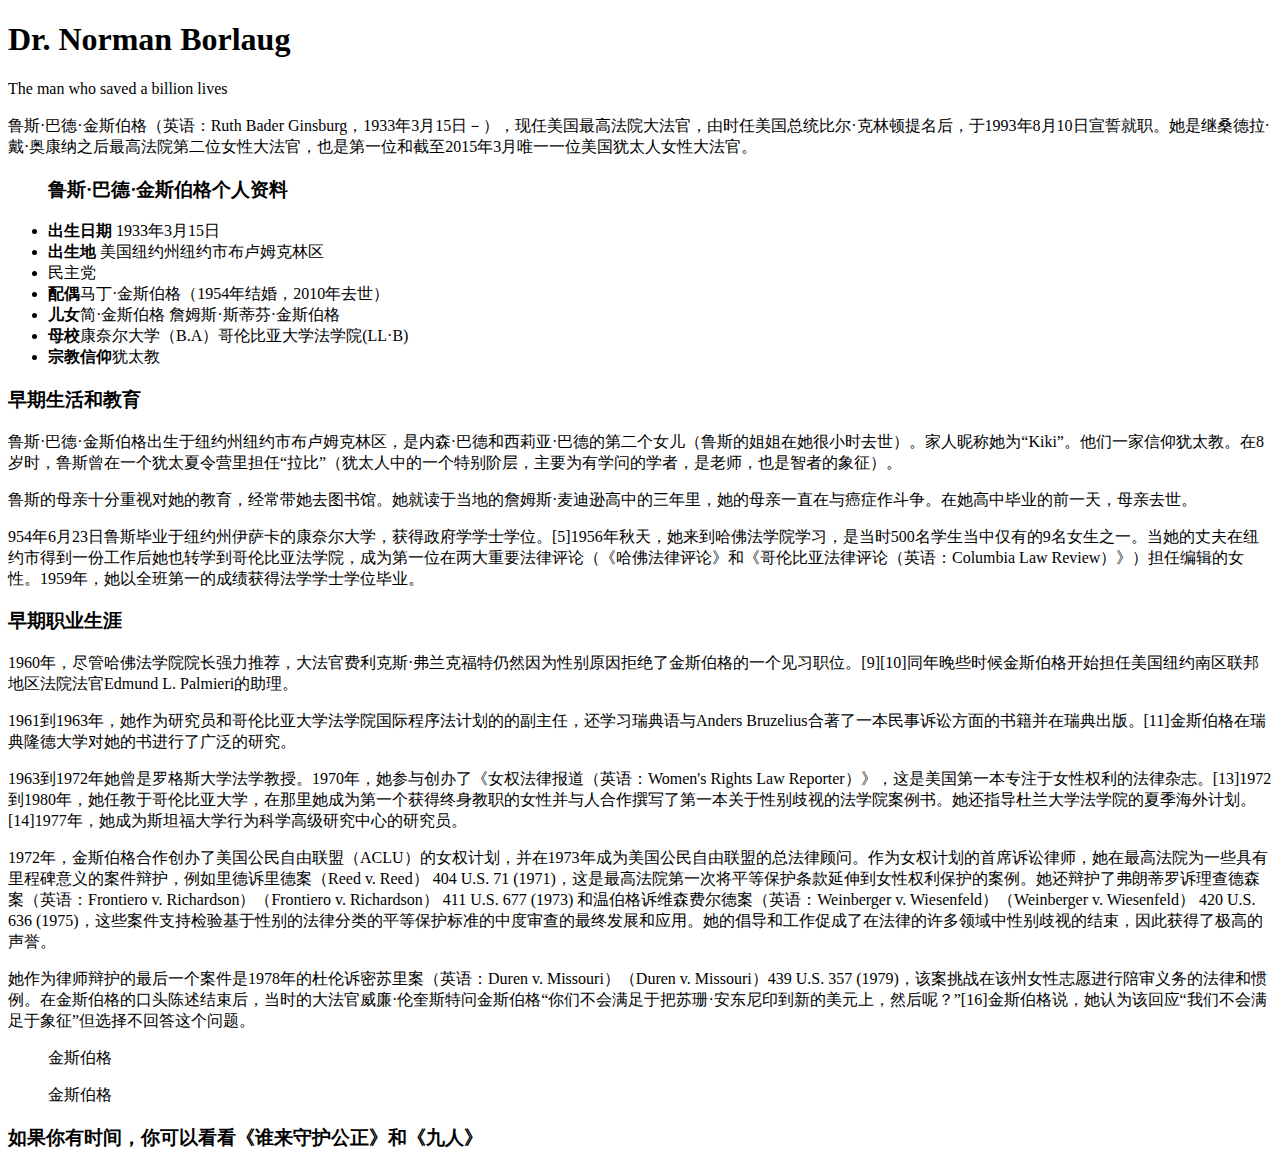
==== index.html @ e1ac9485 "Update index.html" ====
<!DOCTYPE html>
<html>
    <head>
        <meta charset="utf-8">
        <title>致敬鲁思·巴德·金斯伯格</title>
        <link rel="stylesheet" href="#" />
    </head>

    <body>
    <div id="main">
      <h1 id="title">Dr. Norman Borlaug</h1>
      <div>The man who saved a billion lives</div>
      <div id="img-div">
        <img id="image" src="#" alt "pic from flickr">
        <div id="img-caption">
          鲁斯·巴德·金斯伯格（英语：Ruth Bader Ginsburg，1933年3月15日－），现任美国最高法院大法官，由时任美国总统比尔·克林顿提名后，于1993年8月10日宣誓就职。她是继桑德拉·戴·奥康纳之后最高法院第二位女性大法官，也是第一位和截至2015年3月唯一一位美国犹太人女性大法官。
        </div>
      </div>
      <div id="tribute-info">
        <ul>
          <h3 id="headline">鲁斯·巴德·金斯伯格个人资料</h3>
          <li><strong>出生日期</strong> 1933年3月15日</li>
          <li><strong>出生地</strong> 美国纽约州纽约市布卢姆克林区</li>
          <li><strong政党</strong>民主党 </li>
          <li><strong>配偶</strong>马丁·金斯伯格（1954年结婚，2010年去世） </li>
          <li><strong>儿女</strong>简·金斯伯格  詹姆斯·斯蒂芬·金斯伯格</li>
          <li><strong>母校</strong>康奈尔大学（B.A）哥伦比亚大学法学院(LL·B)</li>
          <li><strong>宗教信仰</strong>犹太教</li>
        </ul>
          
        <div class="#">
          
          <h3 id="#">早期生活和教育</h3>
           <p>鲁斯·巴德·金斯伯格出生于纽约州纽约市布卢姆克林区，是内森·巴德和西莉亚·巴德的第二个女儿（鲁斯的姐姐在她很小时去世）。家人昵称她为“Kiki”。他们一家信仰犹太教。在8岁时，鲁斯曾在一个犹太夏令营里担任“拉比”（犹太人中的一个特别阶层，主要为有学问的学者，是老师，也是智者的象征）。
</p>
           <p>鲁斯的母亲十分重视对她的教育，经常带她去图书馆。她就读于当地的詹姆斯·麦迪逊高中的三年里，她的母亲一直在与癌症作斗争。在她高中毕业的前一天，母亲去世。</p>
           <p>954年6月23日鲁斯毕业于纽约州伊萨卡的康奈尔大学，获得政府学学士学位。[5]1956年秋天，她来到哈佛法学院学习，是当时500名学生当中仅有的9名女生之一。当她的丈夫在纽约市得到一份工作后她也转学到哥伦比亚法学院，成为第一位在两大重要法律评论（《哈佛法律评论》和《哥伦比亚法律评论（英语：Columbia Law Review）》）担任编辑的女性。1959年，她以全班第一的成绩获得法学学士学位毕业。</p>
          
          <h3 id="#">早期职业生涯</h3>
           <p>1960年，尽管哈佛法学院院长强力推荐，大法官费利克斯·弗兰克福特仍然因为性别原因拒绝了金斯伯格的一个见习职位。[9][10]同年晚些时候金斯伯格开始担任美国纽约南区联邦地区法院法官Edmund L. Palmieri的助理。
</p>
           <p>1961到1963年，她作为研究员和哥伦比亚大学法学院国际程序法计划的的副主任，还学习瑞典语与Anders Bruzelius合著了一本民事诉讼方面的书籍并在瑞典出版。[11]金斯伯格在瑞典隆德大学对她的书进行了广泛的研究。</p>
           <p>1963到1972年她曾是罗格斯大学法学教授。1970年，她参与创办了《女权法律报道（英语：Women's Rights Law Reporter）》，这是美国第一本专注于女性权利的法律杂志。[13]1972到1980年，她任教于哥伦比亚大学，在那里她成为第一个获得终身教职的女性并与人合作撰写了第一本关于性别歧视的法学院案例书。她还指导杜兰大学法学院的夏季海外计划。[14]1977年，她成为斯坦福大学行为科学高级研究中心的研究员。</p>
           <p>1972年，金斯伯格合作创办了美国公民自由联盟（ACLU）的女权计划，并在1973年成为美国公民自由联盟的总法律顾问。作为女权计划的首席诉讼律师，她在最高法院为一些具有里程碑意义的案件辩护，例如里德诉里德案（Reed v. Reed） 404 U.S. 71 (1971)，这是最高法院第一次将平等保护条款延伸到女性权利保护的案例。她还辩护了弗朗蒂罗诉理查德森案（英语：Frontiero v. Richardson）（Frontiero v. Richardson） 411 U.S. 677 (1973) 和温伯格诉维森费尔德案（英语：Weinberger v. Wiesenfeld）（Weinberger v. Wiesenfeld） 420 U.S. 636 (1975)，这些案件支持检验基于性别的法律分类的平等保护标准的中度审查的最终发展和应用。她的倡导和工作促成了在法律的许多领域中性别歧视的结束，因此获得了极高的声誉。</p>
           <p>她作为律师辩护的最后一个案件是1978年的杜伦诉密苏里案（英语：Duren v. Missouri）（Duren v. Missouri）439 U.S. 357 (1979)，该案挑战在该州女性志愿进行陪审义务的法律和惯例。在金斯伯格的口头陈述结束后，当时的大法官威廉·伦奎斯特问金斯伯格“你们不会满足于把苏珊·安东尼印到新的美元上，然后呢？”[16]金斯伯格说，她认为该回应“我们不会满足于象征”但选择不回答这个问题。</p>
          
        
          
         </div>
            
        <blockquote>
          <p>金斯伯格</p>
          <div>金斯伯格</div>
        </blockquote>
        <h3>如果你有时间，你可以看看《谁来守护公正》和《九人》</h3>
      </div>
    </div>



    </body>
</html>
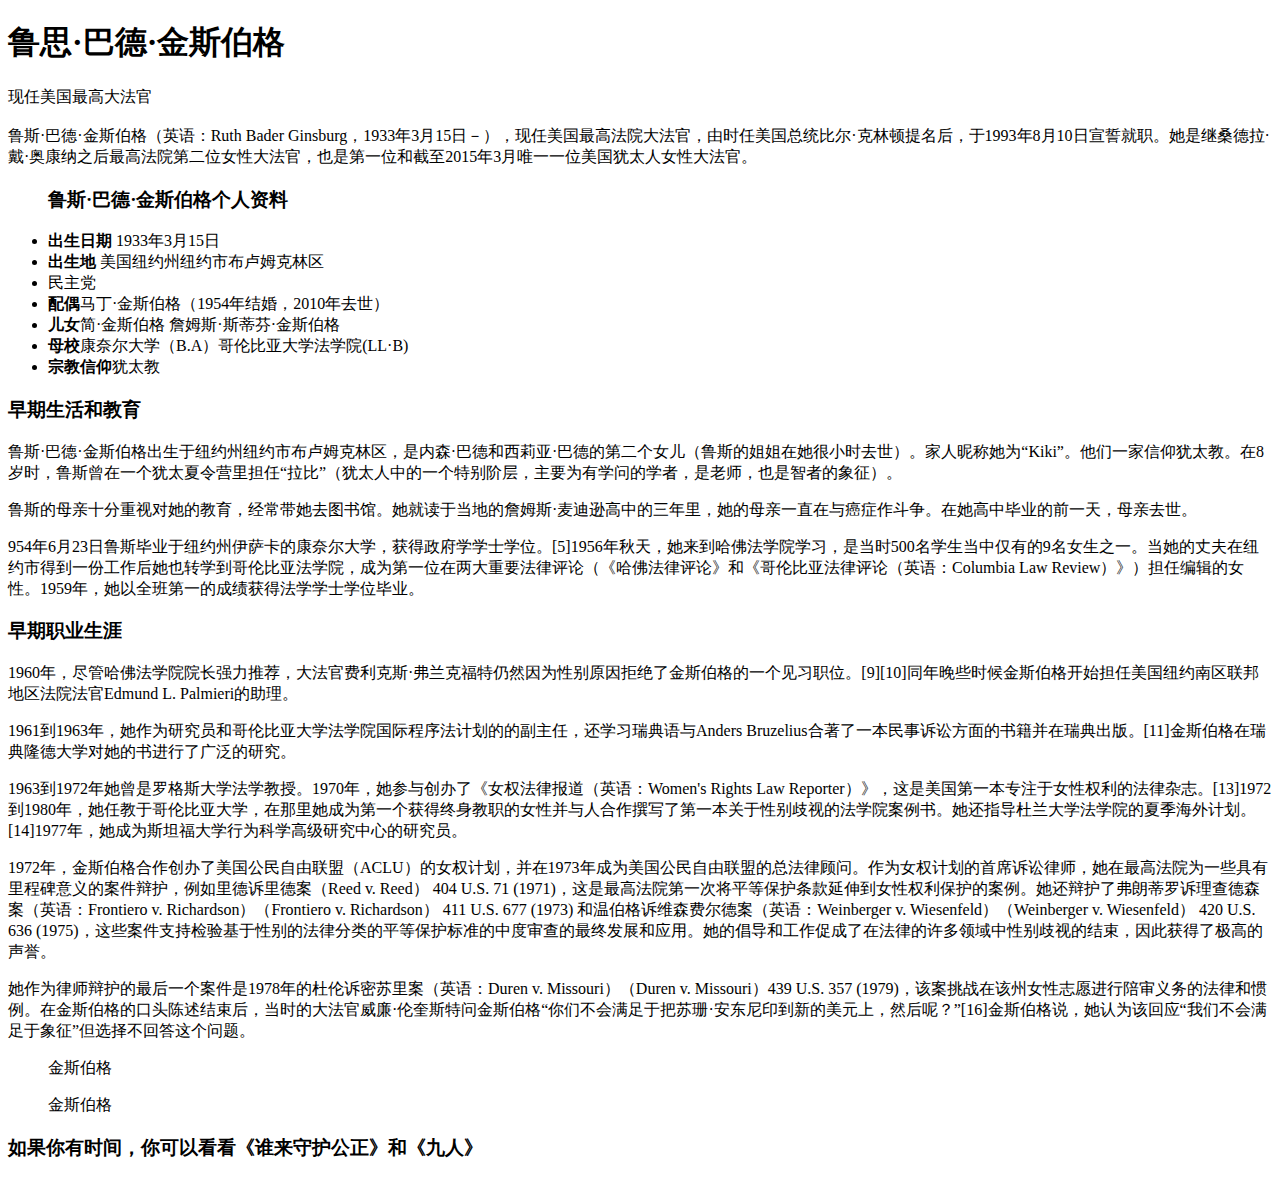
==== commit 86757310: "Update index.html" ====
--- a/index.html
+++ b/index.html
@@ -8,8 +8,8 @@
 
     <body>
     <div id="main">
-      <h1 id="title">Dr. Norman Borlaug</h1>
-      <div>The man who saved a billion lives</div>
+      <h1 id="title">鲁思·巴德·金斯伯格</h1>
+      <div>现任美国最高大法官</div>
       <div id="img-div">
         <img id="image" src="#" alt "pic from flickr">
         <div id="img-caption">
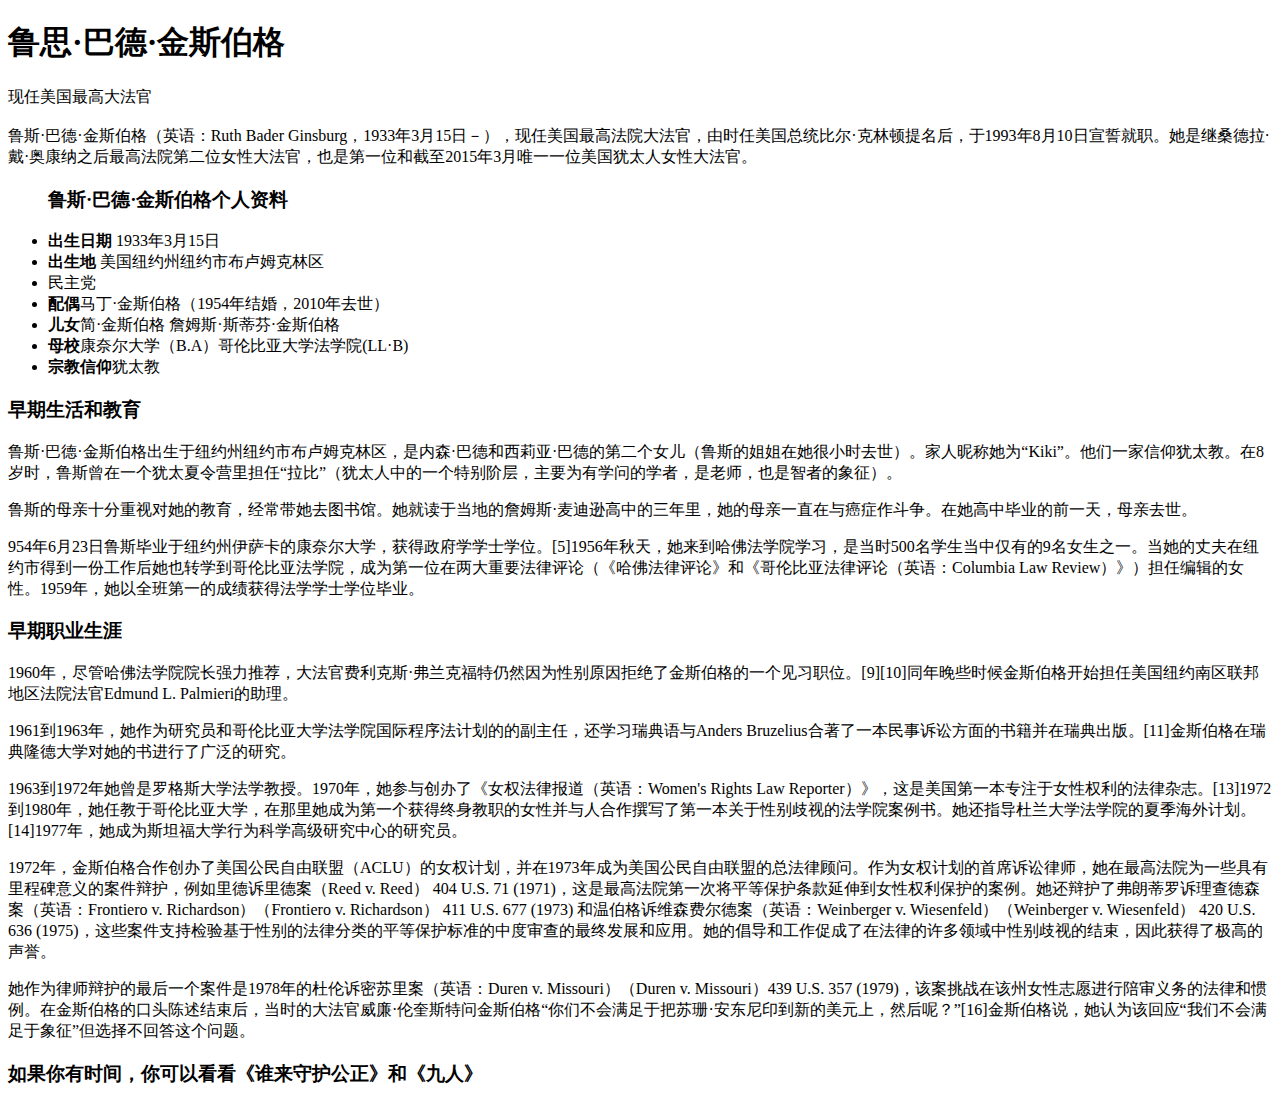
==== commit 44bdbaa4: "Update index.html" ====
--- a/index.html
+++ b/index.html
@@ -3,7 +3,7 @@
     <head>
         <meta charset="utf-8">
         <title>致敬鲁思·巴德·金斯伯格</title>
-        <link rel="stylesheet" href="#" />
+        <link rel="stylesheet" href="style.css" />
     </head>
 
     <body>
@@ -11,7 +11,7 @@
       <h1 id="title">鲁思·巴德·金斯伯格</h1>
       <div>现任美国最高大法官</div>
       <div id="img-div">
-        <img id="image" src="#" alt "pic from flickr">
+        <img id="image" href="ruth.jpg" alt "pic from flickr">
         <div id="img-caption">
           鲁斯·巴德·金斯伯格（英语：Ruth Bader Ginsburg，1933年3月15日－），现任美国最高法院大法官，由时任美国总统比尔·克林顿提名后，于1993年8月10日宣誓就职。她是继桑德拉·戴·奥康纳之后最高法院第二位女性大法官，也是第一位和截至2015年3月唯一一位美国犹太人女性大法官。
         </div>
@@ -28,8 +28,8 @@
           <li><strong>宗教信仰</strong>犹太教</li>
         </ul>
           
-        <div class="#">
-          
+        
+        <div id="tribute-info">  
           <h3 id="#">早期生活和教育</h3>
            <p>鲁斯·巴德·金斯伯格出生于纽约州纽约市布卢姆克林区，是内森·巴德和西莉亚·巴德的第二个女儿（鲁斯的姐姐在她很小时去世）。家人昵称她为“Kiki”。他们一家信仰犹太教。在8岁时，鲁斯曾在一个犹太夏令营里担任“拉比”（犹太人中的一个特别阶层，主要为有学问的学者，是老师，也是智者的象征）。
 </p>
@@ -43,15 +43,7 @@
            <p>1963到1972年她曾是罗格斯大学法学教授。1970年，她参与创办了《女权法律报道（英语：Women's Rights Law Reporter）》，这是美国第一本专注于女性权利的法律杂志。[13]1972到1980年，她任教于哥伦比亚大学，在那里她成为第一个获得终身教职的女性并与人合作撰写了第一本关于性别歧视的法学院案例书。她还指导杜兰大学法学院的夏季海外计划。[14]1977年，她成为斯坦福大学行为科学高级研究中心的研究员。</p>
            <p>1972年，金斯伯格合作创办了美国公民自由联盟（ACLU）的女权计划，并在1973年成为美国公民自由联盟的总法律顾问。作为女权计划的首席诉讼律师，她在最高法院为一些具有里程碑意义的案件辩护，例如里德诉里德案（Reed v. Reed） 404 U.S. 71 (1971)，这是最高法院第一次将平等保护条款延伸到女性权利保护的案例。她还辩护了弗朗蒂罗诉理查德森案（英语：Frontiero v. Richardson）（Frontiero v. Richardson） 411 U.S. 677 (1973) 和温伯格诉维森费尔德案（英语：Weinberger v. Wiesenfeld）（Weinberger v. Wiesenfeld） 420 U.S. 636 (1975)，这些案件支持检验基于性别的法律分类的平等保护标准的中度审查的最终发展和应用。她的倡导和工作促成了在法律的许多领域中性别歧视的结束，因此获得了极高的声誉。</p>
            <p>她作为律师辩护的最后一个案件是1978年的杜伦诉密苏里案（英语：Duren v. Missouri）（Duren v. Missouri）439 U.S. 357 (1979)，该案挑战在该州女性志愿进行陪审义务的法律和惯例。在金斯伯格的口头陈述结束后，当时的大法官威廉·伦奎斯特问金斯伯格“你们不会满足于把苏珊·安东尼印到新的美元上，然后呢？”[16]金斯伯格说，她认为该回应“我们不会满足于象征”但选择不回答这个问题。</p>
-          
-        
-          
-         </div>
             
-        <blockquote>
-          <p>金斯伯格</p>
-          <div>金斯伯格</div>
-        </blockquote>
         <h3>如果你有时间，你可以看看《谁来守护公正》和《九人》</h3>
       </div>
     </div>
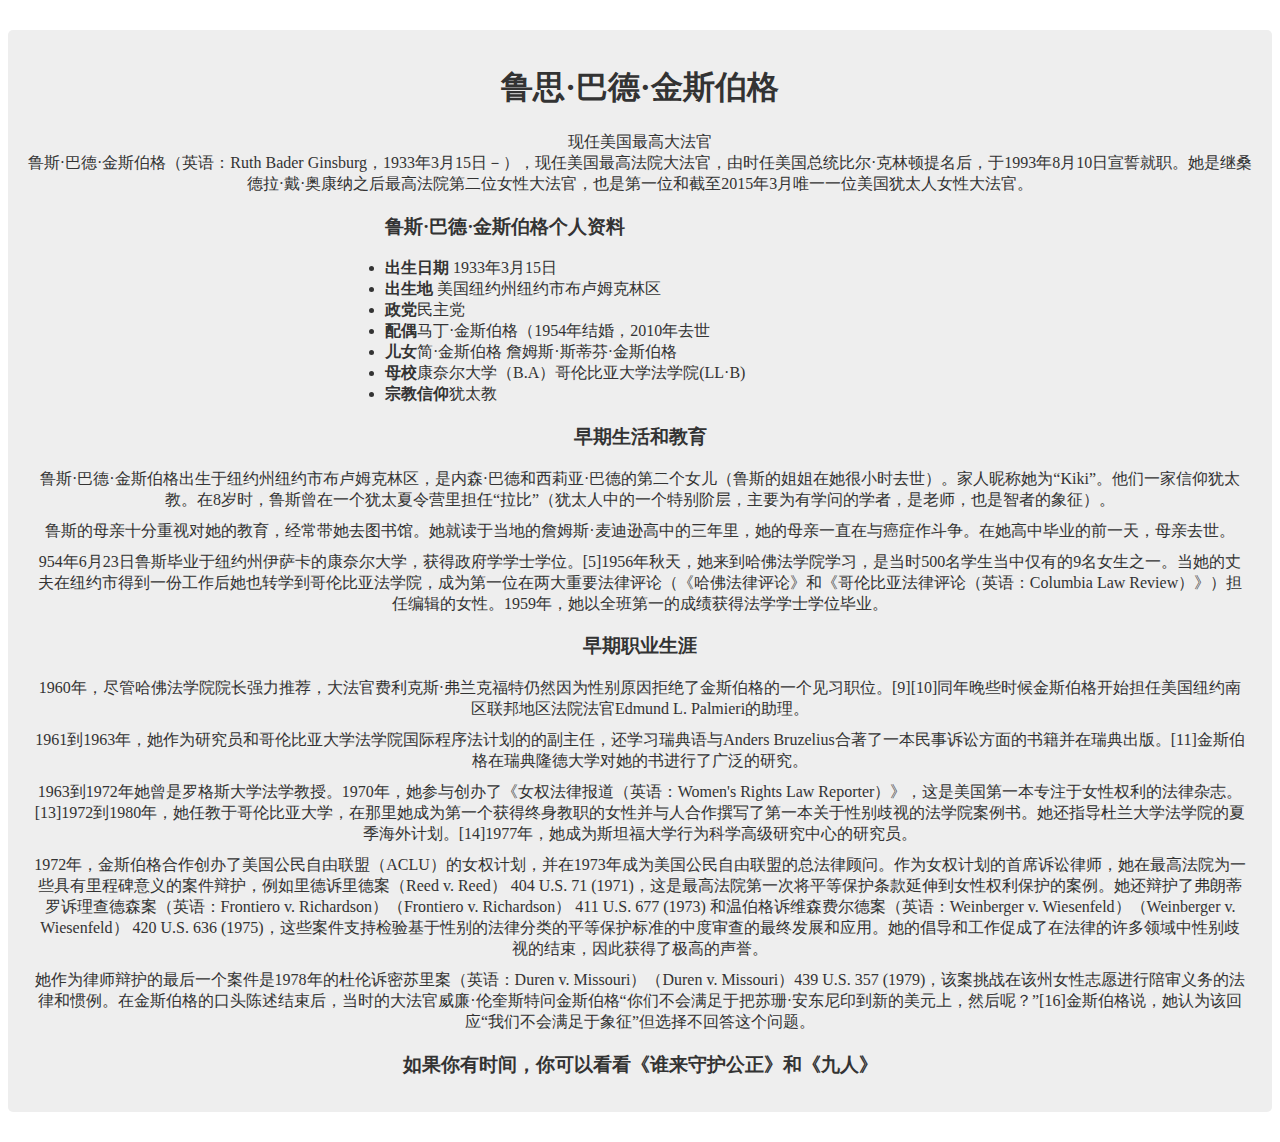
==== commit 8e888d25: "Update index.html" ====
--- a/index.html
+++ b/index.html
@@ -10,33 +10,36 @@
     <div id="main">
       <h1 id="title">鲁思·巴德·金斯伯格</h1>
       <div>现任美国最高大法官</div>
-      <div id="img-div">
-        <img id="image" href="ruth.jpg" alt "pic from flickr">
-        <div id="img-caption">
+
+      <div id="img-words">
+        <img id="img" href="ruth.jpg" >
+        <div id="words">
           鲁斯·巴德·金斯伯格（英语：Ruth Bader Ginsburg，1933年3月15日－），现任美国最高法院大法官，由时任美国总统比尔·克林顿提名后，于1993年8月10日宣誓就职。她是继桑德拉·戴·奥康纳之后最高法院第二位女性大法官，也是第一位和截至2015年3月唯一一位美国犹太人女性大法官。
         </div>
       </div>
-      <div id="tribute-info">
+      
+      <div id="ziliao-jieshao">
         <ul>
-          <h3 id="headline">鲁斯·巴德·金斯伯格个人资料</h3>
+          <h3 id="ziliao">鲁斯·巴德·金斯伯格个人资料</h3>
           <li><strong>出生日期</strong> 1933年3月15日</li>
           <li><strong>出生地</strong> 美国纽约州纽约市布卢姆克林区</li>
-          <li><strong政党</strong>民主党 </li>
-          <li><strong>配偶</strong>马丁·金斯伯格（1954年结婚，2010年去世） </li>
+          <li><strong>政党</strong>民主党</li>
+          <li><strong>配偶</strong>马丁·金斯伯格（1954年结婚，2010年去世</li>
           <li><strong>儿女</strong>简·金斯伯格  詹姆斯·斯蒂芬·金斯伯格</li>
           <li><strong>母校</strong>康奈尔大学（B.A）哥伦比亚大学法学院(LL·B)</li>
           <li><strong>宗教信仰</strong>犹太教</li>
         </ul>
-          
+      </div>  
         
-        <div id="tribute-info">  
-          <h3 id="#">早期生活和教育</h3>
+        <div id="jieshao">  
+
+          <h3 id="education">早期生活和教育</h3>
            <p>鲁斯·巴德·金斯伯格出生于纽约州纽约市布卢姆克林区，是内森·巴德和西莉亚·巴德的第二个女儿（鲁斯的姐姐在她很小时去世）。家人昵称她为“Kiki”。他们一家信仰犹太教。在8岁时，鲁斯曾在一个犹太夏令营里担任“拉比”（犹太人中的一个特别阶层，主要为有学问的学者，是老师，也是智者的象征）。
 </p>
            <p>鲁斯的母亲十分重视对她的教育，经常带她去图书馆。她就读于当地的詹姆斯·麦迪逊高中的三年里，她的母亲一直在与癌症作斗争。在她高中毕业的前一天，母亲去世。</p>
            <p>954年6月23日鲁斯毕业于纽约州伊萨卡的康奈尔大学，获得政府学学士学位。[5]1956年秋天，她来到哈佛法学院学习，是当时500名学生当中仅有的9名女生之一。当她的丈夫在纽约市得到一份工作后她也转学到哥伦比亚法学院，成为第一位在两大重要法律评论（《哈佛法律评论》和《哥伦比亚法律评论（英语：Columbia Law Review）》）担任编辑的女性。1959年，她以全班第一的成绩获得法学学士学位毕业。</p>
           
-          <h3 id="#">早期职业生涯</h3>
+          <h3 id="career">早期职业生涯</h3>
            <p>1960年，尽管哈佛法学院院长强力推荐，大法官费利克斯·弗兰克福特仍然因为性别原因拒绝了金斯伯格的一个见习职位。[9][10]同年晚些时候金斯伯格开始担任美国纽约南区联邦地区法院法官Edmund L. Palmieri的助理。
 </p>
            <p>1961到1963年，她作为研究员和哥伦比亚大学法学院国际程序法计划的的副主任，还学习瑞典语与Anders Bruzelius合著了一本民事诉讼方面的书籍并在瑞典出版。[11]金斯伯格在瑞典隆德大学对她的书进行了广泛的研究。</p>
@@ -44,12 +47,12 @@
            <p>1972年，金斯伯格合作创办了美国公民自由联盟（ACLU）的女权计划，并在1973年成为美国公民自由联盟的总法律顾问。作为女权计划的首席诉讼律师，她在最高法院为一些具有里程碑意义的案件辩护，例如里德诉里德案（Reed v. Reed） 404 U.S. 71 (1971)，这是最高法院第一次将平等保护条款延伸到女性权利保护的案例。她还辩护了弗朗蒂罗诉理查德森案（英语：Frontiero v. Richardson）（Frontiero v. Richardson） 411 U.S. 677 (1973) 和温伯格诉维森费尔德案（英语：Weinberger v. Wiesenfeld）（Weinberger v. Wiesenfeld） 420 U.S. 636 (1975)，这些案件支持检验基于性别的法律分类的平等保护标准的中度审查的最终发展和应用。她的倡导和工作促成了在法律的许多领域中性别歧视的结束，因此获得了极高的声誉。</p>
            <p>她作为律师辩护的最后一个案件是1978年的杜伦诉密苏里案（英语：Duren v. Missouri）（Duren v. Missouri）439 U.S. 357 (1979)，该案挑战在该州女性志愿进行陪审义务的法律和惯例。在金斯伯格的口头陈述结束后，当时的大法官威廉·伦奎斯特问金斯伯格“你们不会满足于把苏珊·安东尼印到新的美元上，然后呢？”[16]金斯伯格说，她认为该回应“我们不会满足于象征”但选择不回答这个问题。</p>
             
-        <h3>如果你有时间，你可以看看《谁来守护公正》和《九人》</h3>
-      </div>
+          <h3>如果你有时间，你可以看看《谁来守护公正》和《九人》</h3>
+        
+        </div>
     </div>
-
-
 
     </body>
 </html>
 
+
--- a/style.css
+++ b/style.css
@@ -0,0 +1,41 @@
+html,body{
+  text-align:center;
+  min-width:260px;
+  color:#333;
+}
+#main{
+  margin:30px auto;
+  padding:15px;
+  border:0px solid;
+  border-radius:5px;
+  background:#eee;
+}
+img{
+  max-width: 100%;
+  display: block;
+  height: auto;
+  margin: auto;
+}
+#img-div{
+  margin:-5px;
+  margin-top:20px;
+  width:100%;
+  border:5px solid white;
+  background:white;
+}
+#img-caption{
+  margin:15px;
+}
+#headline{
+  margin-top:50px;
+  text-align:left;
+}
+ul{
+  max-width:550px;
+  margin:0 auto;
+  text-align:left;
+}
+p{
+  margin: 10px;
+}
+
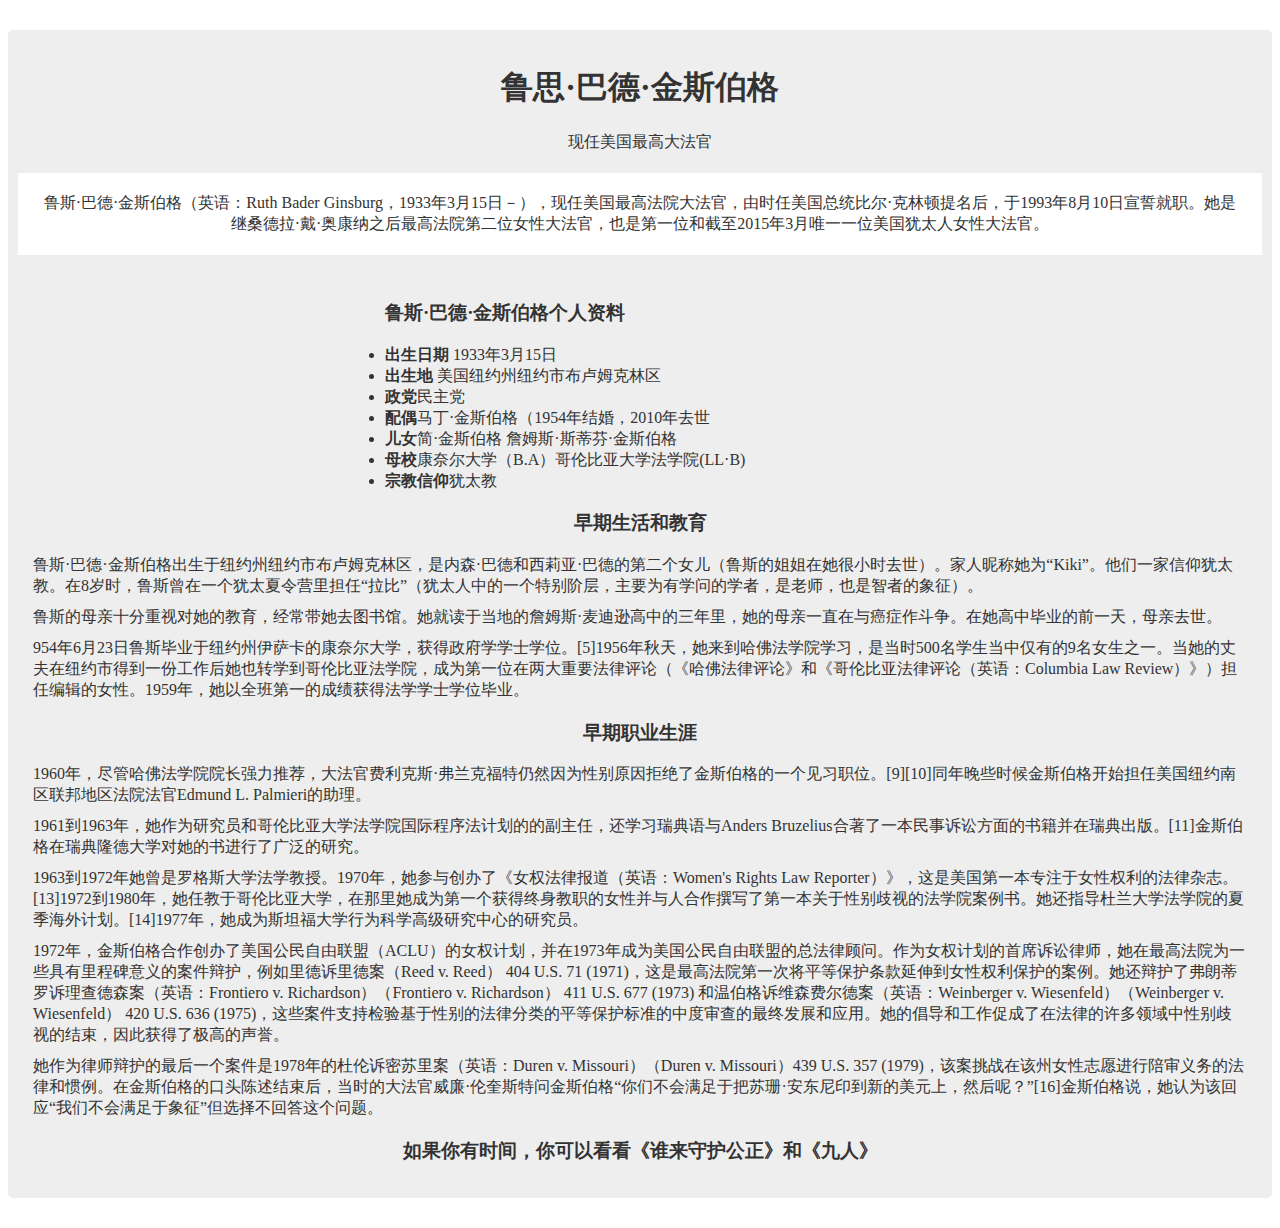
==== commit 121fc126: "Update index.html" ====
--- a/index.html
+++ b/index.html
@@ -12,7 +12,7 @@
       <div>现任美国最高大法官</div>
 
       <div id="img-words">
-        <img id="img" href="ruth.jpg" >
+        <img id="img" href="https://github.com/Yixuaner/Ruth/blob/master/ruth.jpg?raw=true" >
         <div id="words">
           鲁斯·巴德·金斯伯格（英语：Ruth Bader Ginsburg，1933年3月15日－），现任美国最高法院大法官，由时任美国总统比尔·克林顿提名后，于1993年8月10日宣誓就职。她是继桑德拉·戴·奥康纳之后最高法院第二位女性大法官，也是第一位和截至2015年3月唯一一位美国犹太人女性大法官。
         </div>
--- a/style.css
+++ b/style.css
@@ -16,17 +16,17 @@
   height: auto;
   margin: auto;
 }
-#img-div{
+#img-words{
   margin:-5px;
   margin-top:20px;
   width:100%;
   border:5px solid white;
   background:white;
 }
-#img-caption{
+#words{
   margin:15px;
 }
-#headline{
+#ziliao-jieshao{
   margin-top:50px;
   text-align:left;
 }
@@ -37,5 +37,5 @@
 }
 p{
   margin: 10px;
+  text-align: left;
 }
-
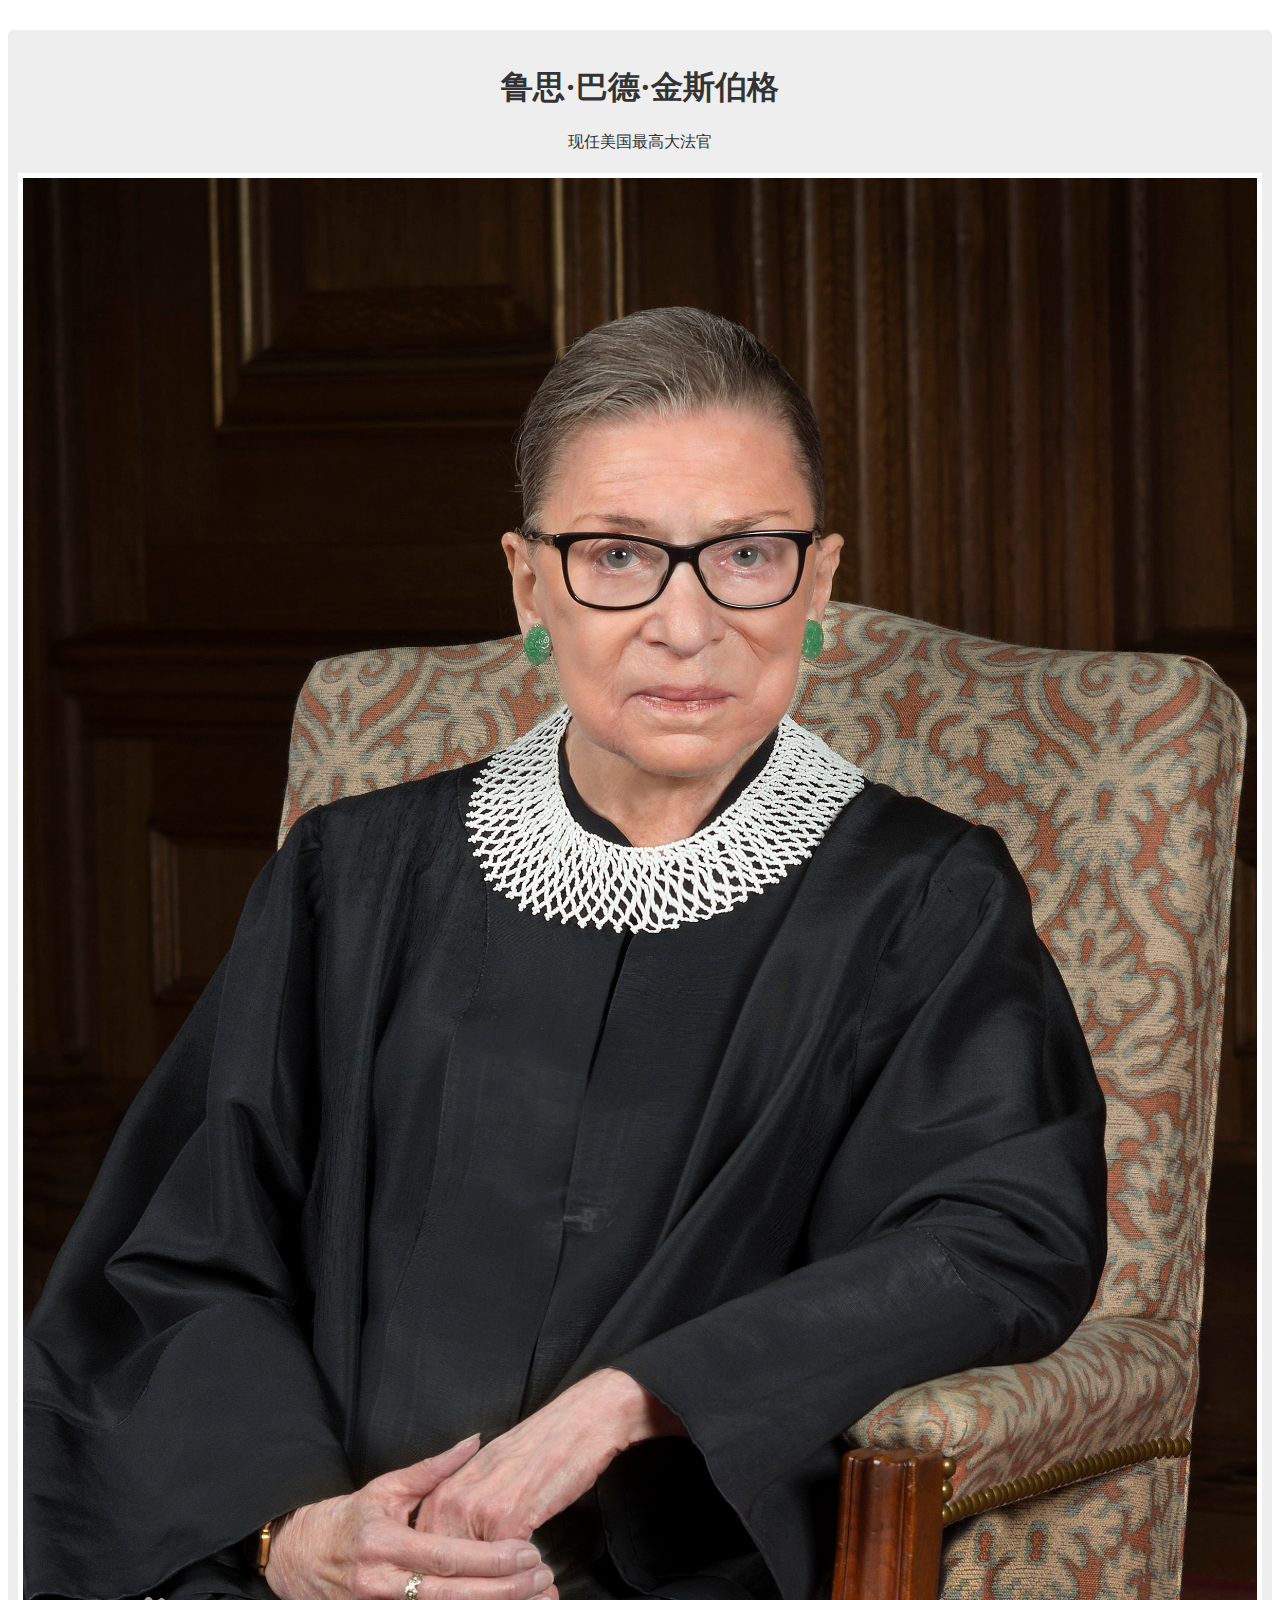
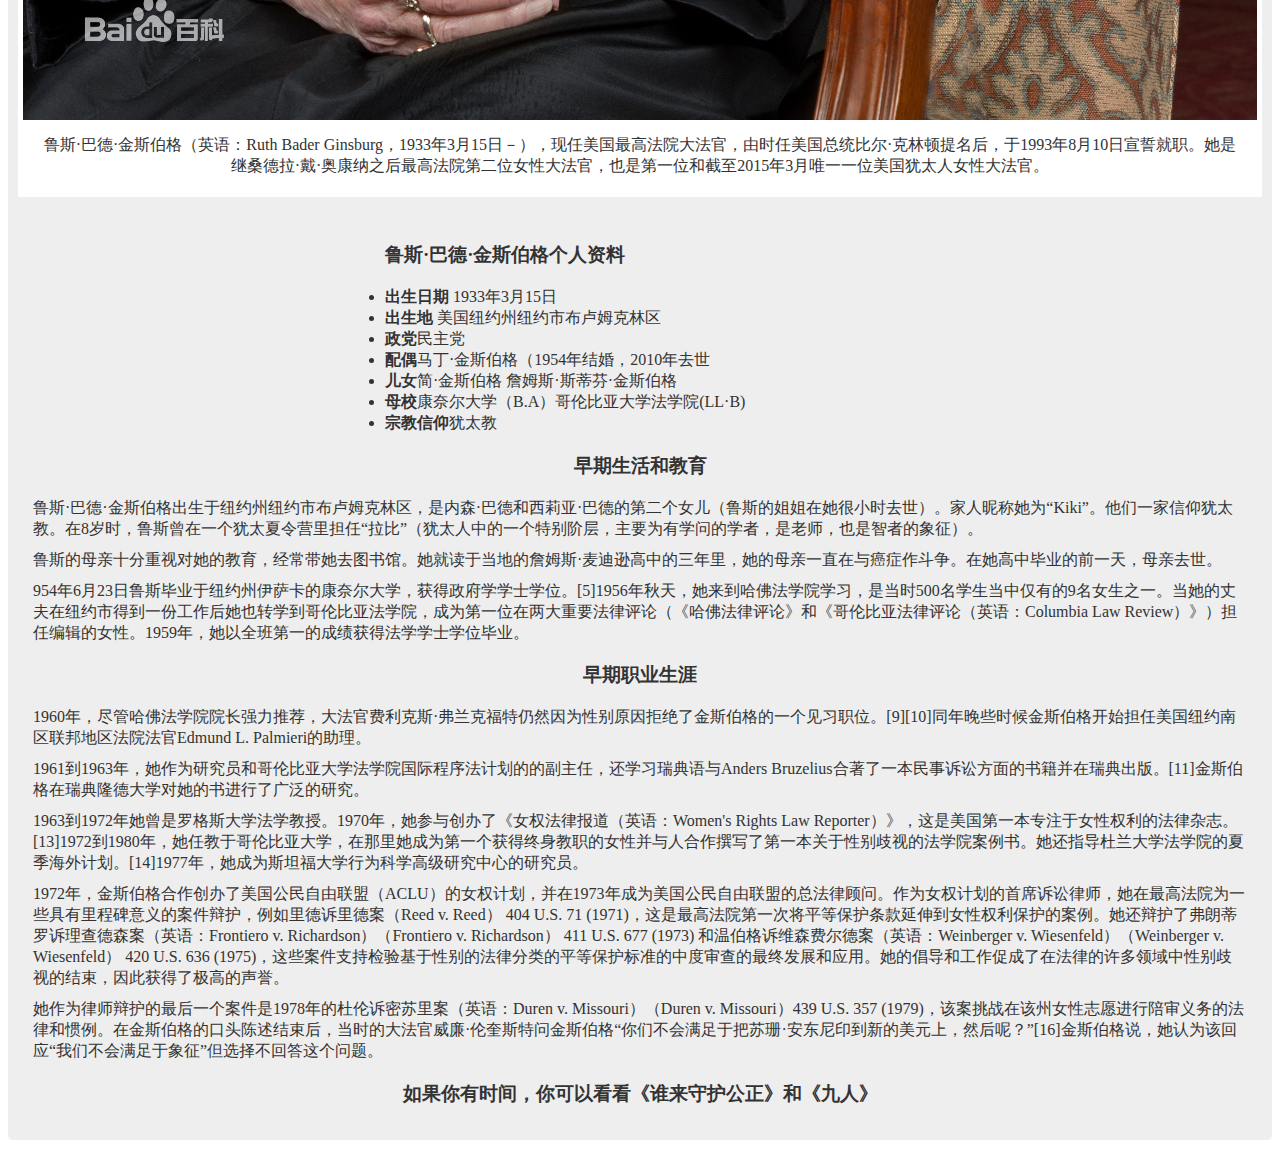
==== commit 3dc28ac6: "src" ====
--- a/index.html
+++ b/index.html
@@ -3,7 +3,7 @@
     <head>
         <meta charset="utf-8">
         <title>致敬鲁思·巴德·金斯伯格</title>
-        <link rel="stylesheet" href="style.css" />
+        <link rel="stylesheet" href="style.css"/>
     </head>
 
     <body>
@@ -12,12 +12,12 @@
       <div>现任美国最高大法官</div>
 
       <div id="img-words">
-        <img id="img" href="https://github.com/Yixuaner/Ruth/blob/master/ruth.jpg?raw=true" >
+        <img id="img" src="ruth.jpg" >
         <div id="words">
           鲁斯·巴德·金斯伯格（英语：Ruth Bader Ginsburg，1933年3月15日－），现任美国最高法院大法官，由时任美国总统比尔·克林顿提名后，于1993年8月10日宣誓就职。她是继桑德拉·戴·奥康纳之后最高法院第二位女性大法官，也是第一位和截至2015年3月唯一一位美国犹太人女性大法官。
         </div>
       </div>
-      
+
       <div id="ziliao-jieshao">
         <ul>
           <h3 id="ziliao">鲁斯·巴德·金斯伯格个人资料</h3>
@@ -29,16 +29,16 @@
           <li><strong>母校</strong>康奈尔大学（B.A）哥伦比亚大学法学院(LL·B)</li>
           <li><strong>宗教信仰</strong>犹太教</li>
         </ul>
-      </div>  
-        
-        <div id="jieshao">  
+      </div>
+
+        <div id="jieshao">
 
           <h3 id="education">早期生活和教育</h3>
            <p>鲁斯·巴德·金斯伯格出生于纽约州纽约市布卢姆克林区，是内森·巴德和西莉亚·巴德的第二个女儿（鲁斯的姐姐在她很小时去世）。家人昵称她为“Kiki”。他们一家信仰犹太教。在8岁时，鲁斯曾在一个犹太夏令营里担任“拉比”（犹太人中的一个特别阶层，主要为有学问的学者，是老师，也是智者的象征）。
 </p>
            <p>鲁斯的母亲十分重视对她的教育，经常带她去图书馆。她就读于当地的詹姆斯·麦迪逊高中的三年里，她的母亲一直在与癌症作斗争。在她高中毕业的前一天，母亲去世。</p>
            <p>954年6月23日鲁斯毕业于纽约州伊萨卡的康奈尔大学，获得政府学学士学位。[5]1956年秋天，她来到哈佛法学院学习，是当时500名学生当中仅有的9名女生之一。当她的丈夫在纽约市得到一份工作后她也转学到哥伦比亚法学院，成为第一位在两大重要法律评论（《哈佛法律评论》和《哥伦比亚法律评论（英语：Columbia Law Review）》）担任编辑的女性。1959年，她以全班第一的成绩获得法学学士学位毕业。</p>
-          
+
           <h3 id="career">早期职业生涯</h3>
            <p>1960年，尽管哈佛法学院院长强力推荐，大法官费利克斯·弗兰克福特仍然因为性别原因拒绝了金斯伯格的一个见习职位。[9][10]同年晚些时候金斯伯格开始担任美国纽约南区联邦地区法院法官Edmund L. Palmieri的助理。
 </p>
@@ -46,13 +46,11 @@
            <p>1963到1972年她曾是罗格斯大学法学教授。1970年，她参与创办了《女权法律报道（英语：Women's Rights Law Reporter）》，这是美国第一本专注于女性权利的法律杂志。[13]1972到1980年，她任教于哥伦比亚大学，在那里她成为第一个获得终身教职的女性并与人合作撰写了第一本关于性别歧视的法学院案例书。她还指导杜兰大学法学院的夏季海外计划。[14]1977年，她成为斯坦福大学行为科学高级研究中心的研究员。</p>
            <p>1972年，金斯伯格合作创办了美国公民自由联盟（ACLU）的女权计划，并在1973年成为美国公民自由联盟的总法律顾问。作为女权计划的首席诉讼律师，她在最高法院为一些具有里程碑意义的案件辩护，例如里德诉里德案（Reed v. Reed） 404 U.S. 71 (1971)，这是最高法院第一次将平等保护条款延伸到女性权利保护的案例。她还辩护了弗朗蒂罗诉理查德森案（英语：Frontiero v. Richardson）（Frontiero v. Richardson） 411 U.S. 677 (1973) 和温伯格诉维森费尔德案（英语：Weinberger v. Wiesenfeld）（Weinberger v. Wiesenfeld） 420 U.S. 636 (1975)，这些案件支持检验基于性别的法律分类的平等保护标准的中度审查的最终发展和应用。她的倡导和工作促成了在法律的许多领域中性别歧视的结束，因此获得了极高的声誉。</p>
            <p>她作为律师辩护的最后一个案件是1978年的杜伦诉密苏里案（英语：Duren v. Missouri）（Duren v. Missouri）439 U.S. 357 (1979)，该案挑战在该州女性志愿进行陪审义务的法律和惯例。在金斯伯格的口头陈述结束后，当时的大法官威廉·伦奎斯特问金斯伯格“你们不会满足于把苏珊·安东尼印到新的美元上，然后呢？”[16]金斯伯格说，她认为该回应“我们不会满足于象征”但选择不回答这个问题。</p>
-            
+
           <h3>如果你有时间，你可以看看《谁来守护公正》和《九人》</h3>
-        
+
         </div>
     </div>
 
     </body>
 </html>
-
-
